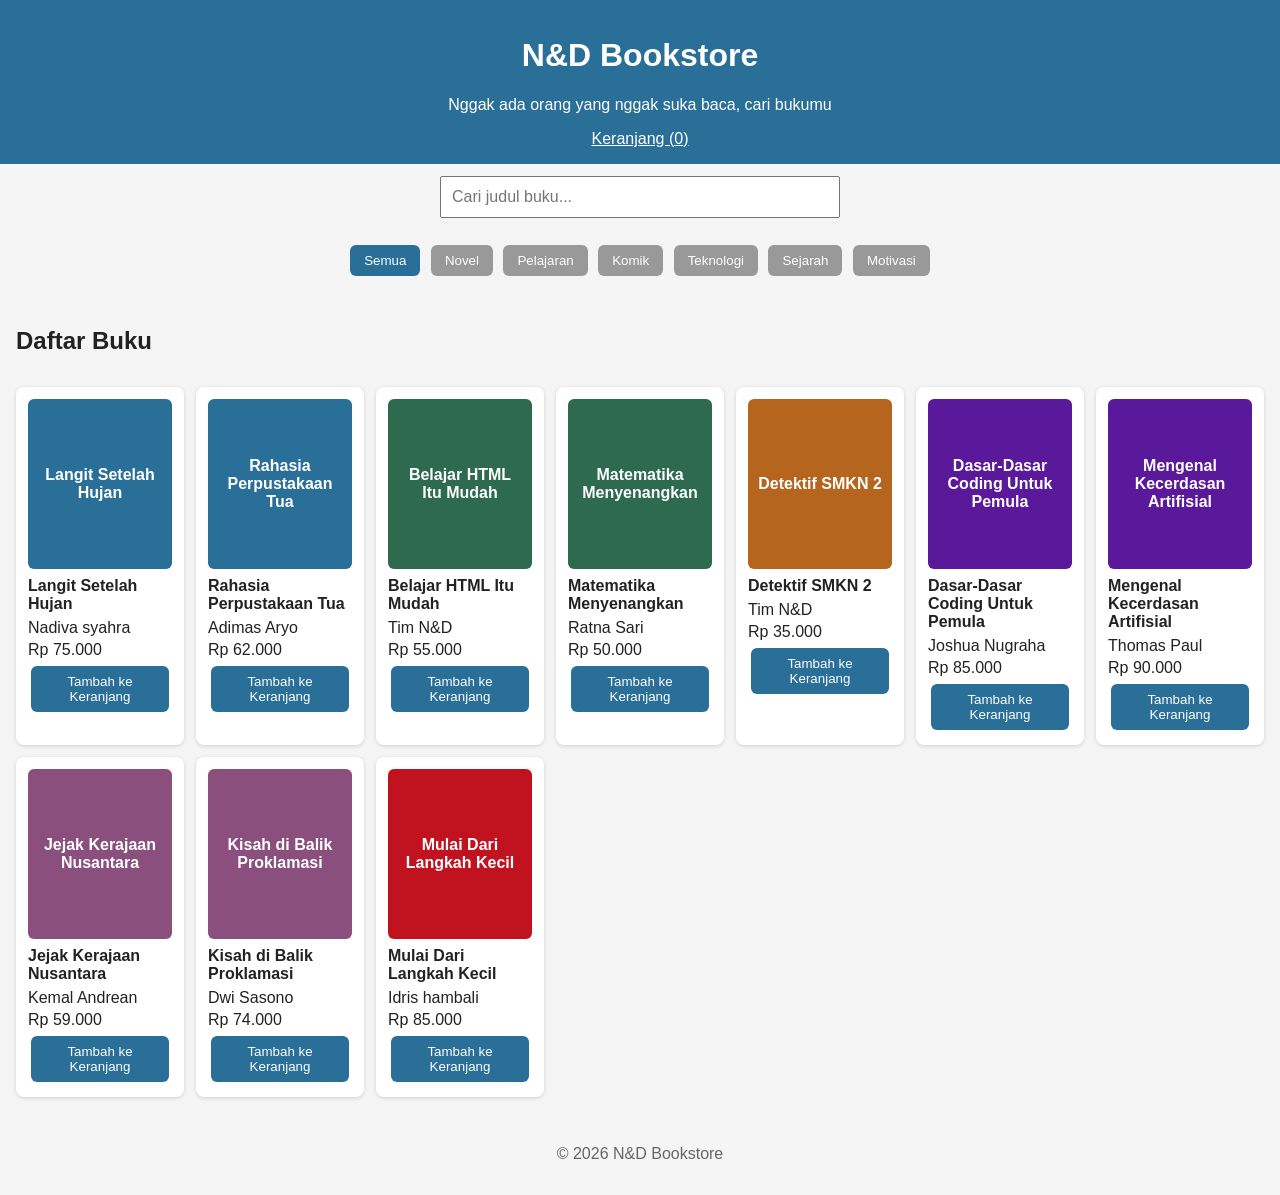
==== index.html @ a25746e1 "Enhance HTML structure with dynamic cart and search" ====
<!DOCTYPE html>
<html lang="id">
<head>
  <meta charset="UTF-8">
  <meta name="viewport" content="width=device-width, initial-scale=1.0">
  <title>N&amp;D Bookstore - Toko Buku Online</title>
  <link rel="stylesheet" href="css/style.css">
</head>
<body>

  <!-- BAGIAN ATAS -->
  <header>
    <h1>N&amp;D Bookstore</h1>
    <p>Nggak ada orang yang nggak suka baca, cari bukumu</p>
    <a href="keranjang.html">Keranjang (<span id="jumlah-keranjang">0</span>)</a>
  </header>

  <!-- KOLOM CARI -->
  <section>
    <input type="search" id="kolom-cari" placeholder="Cari judul buku...">
  </section>

  <!-- TOMBOL KATEGORI -->
  <nav>
  <button class="aktif" data-kategori="semua">Semua</button>
  <button data-kategori="novel">Novel</button>
  <button data-kategori="pelajaran">Pelajaran</button>
  <button data-kategori="komik">Komik</button>
  <button data-kategori="teknologi">Teknologi</button>
  <button data-kategori="sejarah">Sejarah</button>
  <button data-kategori="motivasi">Motivasi</button>
</nav>

  <!-- TEMPAT BUKU DIPAJANG -->
  <main>
    <h2>Daftar Buku</h2>

    <article data-kategori="novel">
      <h3>Langit Setelah Hujan</h3>
      <p>Nadiva syahra</p>
      <p>Rp 75.000</p>
      <button>Tambah ke Keranjang</button>
    </article>

    <article data-kategori="novel">
      <h3>Rahasia Perpustakaan Tua</h3>
      <p>Adimas Aryo</p>
      <p>Rp 62.000</p>
      <button>Tambah ke Keranjang</button>
    </article>

    <article data-kategori="pelajaran">
      <h3>Belajar HTML Itu Mudah</h3>
      <p>Tim N&amp;D</p>
      <p>Rp 55.000</p>
      <button>Tambah ke Keranjang</button>
    </article>

    <article data-kategori="pelajaran">
      <h3>Matematika Menyenangkan</h3>
      <p>Ratna Sari</p>
      <p>Rp 50.000</p>
      <button>Tambah ke Keranjang</button>
    </article>

    <article data-kategori="komik">
      <h3>Detektif SMKN 2</h3>
      <p>Tim N&amp;D</p>
      <p>Rp 35.000</p>
      <button>Tambah ke Keranjang</button>
    </article>

    <article data-kategori="teknologi">
      <h3>Dasar-Dasar Coding Untuk Pemula</h3>
      <p>Joshua Nugraha</p>
      <p>Rp 85.000</p>
      <button>Tambah ke Keranjang</button>
    </article>

    <article data-kategori="teknologi">
      <h3>Mengenal Kecerdasan Artifisial</h3>
      <p>Thomas Paul</p>
      <p>Rp 90.000</p>
      <button>Tambah ke Keranjang</button>
    </article>

    <article data-kategori="sejarah">
      <h3>Jejak Kerajaan Nusantara</h3>
      <p>Kemal Andrean</p>
      <p>Rp 59.000</p>
      <button>Tambah ke Keranjang</button>
    </article>

    <article data-kategori="sejarah">
      <h3>Kisah di Balik Proklamasi</h3>
      <p>Dwi Sasono</p>
      <p>Rp 74.000</p>
      <button>Tambah ke Keranjang</button>
    </article>

      <article data-kategori="motivasi">
      <h3>Mulai Dari Langkah Kecil</h3>
      <p>Idris hambali</p>
      <p>Rp 85.000</p>
      <button>Tambah ke Keranjang</button>
    </article>
  </main>
  <!-- BAGIAN BAWAH -->
  <footer>
    <p>&copy; 2026 N&amp;D Bookstore</p>
  </footer>
<script src= "js/app.js"></script>
</body>
</html>
---- css/style.css ----
body {
  font-family: Arial, sans-serif;
  margin: 0;
  background-color: #f5f5f5;
  color: #222;
}
header {
  background-color: #2a6f97;
  color: white;
  padding: 16px;
  text-align: center;
}
header a { color: white; }
section, nav {
  padding: 12px 16px;
  text-align: center;
}
input[type="search"] {
  width: 100%;
  max-width: 400px;
  padding: 10px;
  font-size: 16px;
  box-sizing: border-box;
}
button {
  padding: 8px 14px;
  margin: 3px;
  border: none;
  border-radius: 6px;
  background-color: #2a6f97;
  color: white;
  cursor: pointer;
}
nav button { background-color: #999; }
nav button.aktif { background-color: #2a6f97; }
main {
  padding: 16px;
  display: grid;
  grid-template-columns: repeat(auto-fill, minmax(150px, 1fr));
  gap: 12px;
}
main h2 { grid-column: 1 / -1; }
article {
  background-color: white;
  padding: 12px;
  border-radius: 8px;
  box-shadow: 0 1px 4px rgba(0, 0, 0, 0.15);
}
article h3 { margin: 0 0 6px; font-size: 16px; }
article p { margin: 4px 0; }
.sembunyi { display: none; }
main.halaman-keranjang { display: block; }

.sampul {
  height: 150px;
  display: flex;
  align-items: center;
  justify-content: center;
  padding: 10px;
  margin-bottom: 8px;
  border-radius: 6px;
  color: white;
  font-weight: bold;
  text-align: center;
}

footer {
  text-align: center;
  padding: 16px;
  color: #666;
}
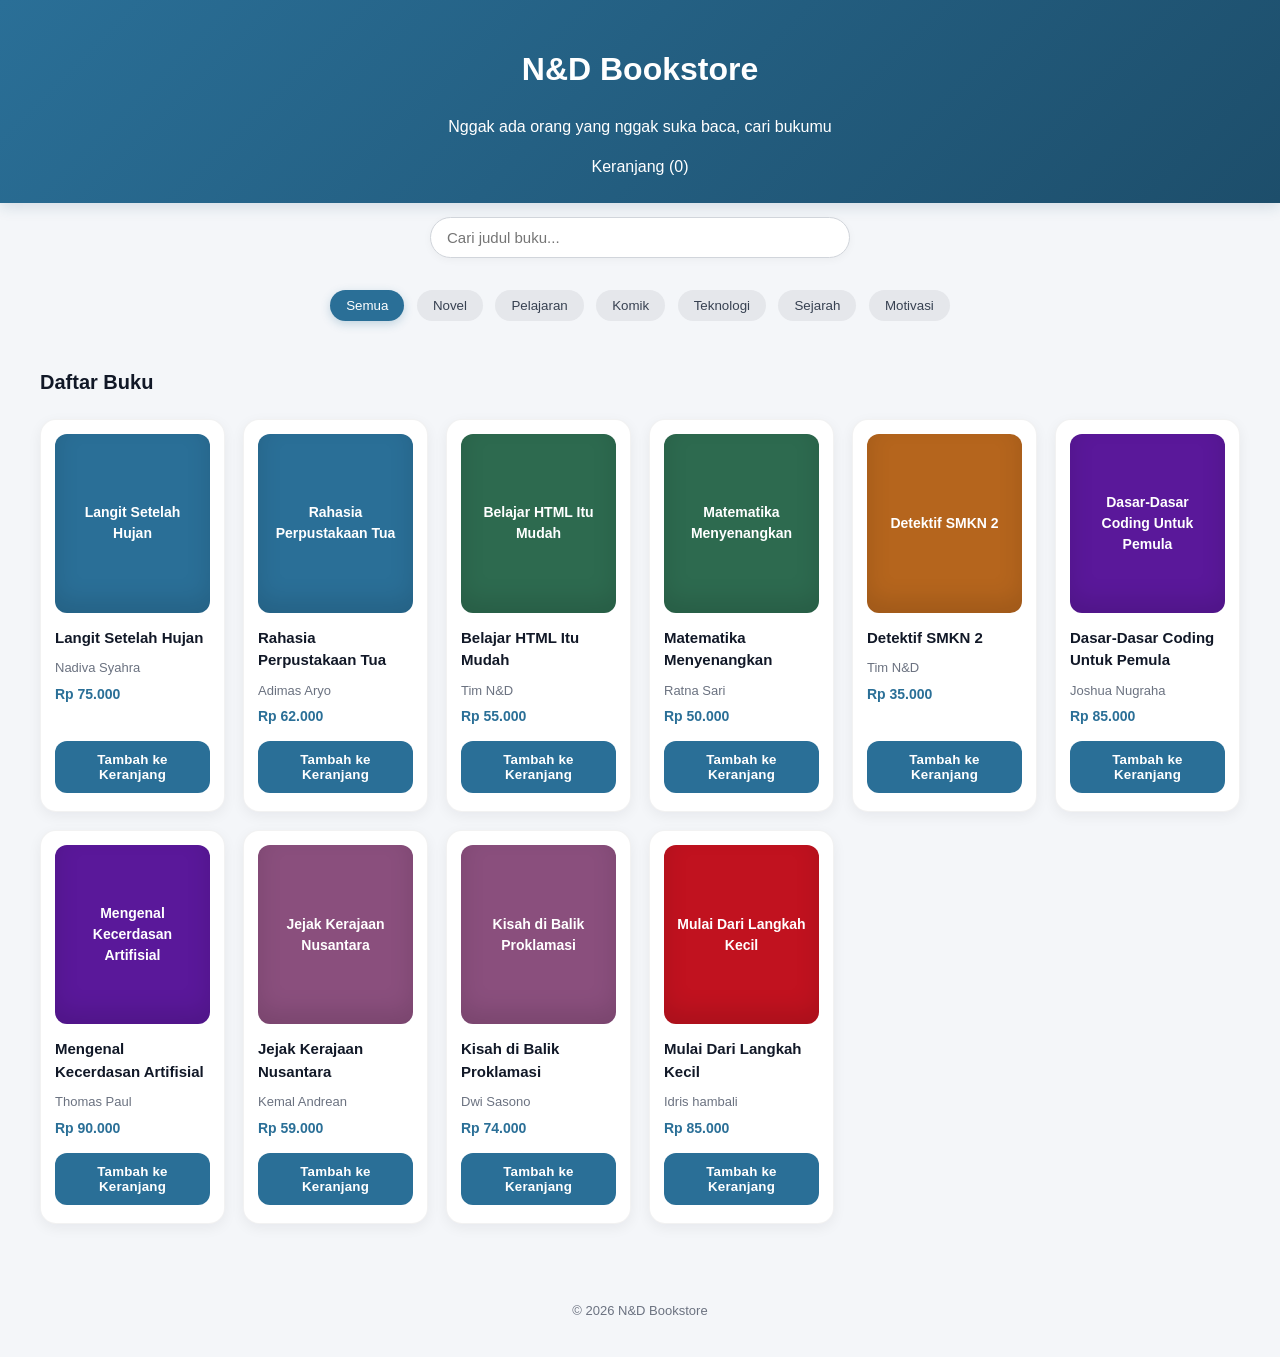
==== commit 0b298f15: "Update index.html" ====
--- a/index.html
+++ b/index.html
@@ -37,7 +37,7 @@
 
     <article data-kategori="novel">
       <h3>Langit Setelah Hujan</h3>
-      <p>Nadiva syahra</p>
+      <p>Nadiva Syahra</p>
       <p>Rp 75.000</p>
       <button>Tambah ke Keranjang</button>
     </article>
--- a/css/style.css
+++ b/css/style.css
@@ -1,71 +1,182 @@
 body {
-  font-family: Arial, sans-serif;
+  font-family: 'Segoe UI', Arial, sans-serif;
   margin: 0;
-  background-color: #f5f5f5;
-  color: #222;
+  background-color: #f4f6f9;
+  color: #1f2937;
+  line-height: 1.5;
 }
+
 header {
+  background: linear-gradient(135deg, #2a6f97, #1d4e6b);
+  color: white;
+  padding: 24px 16px;
+  text-align: center;
+  box-shadow: 0 4px 14px rgba(29, 78, 107, 0.15);
+}
+
+header a {
+  color: white;
+  text-decoration: none;
+}
+
+section, nav {
+  padding: 14px 16px;
+  text-align: center;
+}
+
+input[type="search"] {
+  width: 100%;
+  max-width: 420px;
+  padding: 11px 16px;
+  font-size: 15px;
+  border: 1px solid #d1d5db;
+  border-radius: 999px;
+  background-color: white;
+  color: #1f2937;
+  box-sizing: border-box;
+  box-shadow: 0 2px 8px rgba(0, 0, 0, 0.04);
+  outline: none;
+  transition: border-color 0.2s ease, box-shadow 0.2s ease;
+}
+
+input[type="search"]:focus {
+  border-color: #2a6f97;
+  box-shadow: 0 0 0 3px rgba(42, 111, 151, 0.15);
+}
+
+button {
+  padding: 8px 14px;
+  margin: 4px;
+  border: none;
+  border-radius: 10px;
   background-color: #2a6f97;
   color: white;
-  padding: 16px;
-  text-align: center;
+  font-weight: 500;
+  cursor: pointer;
+  transition: all 0.2s ease;
 }
-header a { color: white; }
-section, nav {
-  padding: 12px 16px;
-  text-align: center;
+
+nav button {
+  background-color: #e5e7eb;
+  color: #374151;
+  border-radius: 999px;
+  padding: 8px 16px;
 }
-input[type="search"] {
-  width: 100%;
-  max-width: 400px;
-  padding: 10px;
-  font-size: 16px;
-  box-sizing: border-box;
+
+nav button:hover {
+  background-color: #d1d5db;
 }
-button {
-  padding: 8px 14px;
-  margin: 3px;
-  border: none;
-  border-radius: 6px;
+
+nav button.aktif {
   background-color: #2a6f97;
   color: white;
-  cursor: pointer;
+  box-shadow: 0 3px 10px rgba(42, 111, 151, 0.25);
 }
-nav button { background-color: #999; }
-nav button.aktif { background-color: #2a6f97; }
+
 main {
-  padding: 16px;
+  padding: 20px;
+  max-width: 1200px;
+  margin: 0 auto;
   display: grid;
-  grid-template-columns: repeat(auto-fill, minmax(150px, 1fr));
-  gap: 12px;
+  grid-template-columns: repeat(auto-fill, minmax(175px, 1fr));
+  gap: 18px;
 }
-main h2 { grid-column: 1 / -1; }
+
+main h2 {
+  grid-column: 1 / -1;
+  margin: 8px 0 4px;
+  font-size: 20px;
+  font-weight: 700;
+  color: #111827;
+  text-align: left;
+}
+
 article {
   background-color: white;
-  padding: 12px;
-  border-radius: 8px;
-  box-shadow: 0 1px 4px rgba(0, 0, 0, 0.15);
+  padding: 14px;
+  border-radius: 16px;
+  border: 1px solid rgba(0, 0, 0, 0.05);
+  box-shadow: 0 4px 14px rgba(15, 23, 42, 0.06);
+  display: flex;
+  flex-direction: column;
+  transition: transform 0.22s ease, box-shadow 0.22s ease;
 }
-article h3 { margin: 0 0 6px; font-size: 16px; }
-article p { margin: 4px 0; }
-.sembunyi { display: none; }
-main.halaman-keranjang { display: block; }
+
+article:hover {
+  transform: translateY(-4px);
+  box-shadow: 0 10px 24px rgba(15, 23, 42, 0.1);
+}
+
+article h3 {
+  margin: 4px 0 6px;
+  font-size: 15px;
+  font-weight: 700;
+  color: #111827;
+}
+
+article p {
+  margin: 3px 0;
+  font-size: 13px;
+  color: #6b7280;
+}
+
+article button {
+  margin-top: auto;
+  padding: 11px 14px;
+  width: 100%;
+  margin-left: 0;
+  margin-right: 0;
+  box-sizing: border-box;
+  border-radius: 12px;
+  font-weight: 600;
+  letter-spacing: 0.2px;
+  transition: transform 0.2s ease, background-color 0.2s ease, box-shadow 0.2s ease;
+}
+
+article button:hover {
+  background-color: #1e5678;
+  transform: translateY(-2px);
+  box-shadow: 0 6px 14px rgba(42, 111, 151, 0.28);
+}
+
+article button:active {
+  transform: translateY(0);
+}
+
+article p:last-of-type {
+  margin-bottom: 14px;
+  font-size: 14px;
+  font-weight: 700;
+  color: #2a6f97;
+}
+
+.sembunyi {
+  display: none;
+}
+
+main.halaman-keranjang {
+  display: block;
+}
 
 .sampul {
-  height: 150px;
+  height: 155px;
   display: flex;
   align-items: center;
   justify-content: center;
-  padding: 10px;
-  margin-bottom: 8px;
-  border-radius: 6px;
+  padding: 12px;
+  margin-bottom: 10px;
+  border-radius: 12px;
   color: white;
-  font-weight: bold;
+  font-weight: 700;
+  font-size: 14px;
   text-align: center;
+  box-shadow: inset 0 -12px 24px rgba(0, 0, 0, 0.12);
 }
 
 footer {
   text-align: center;
-  padding: 16px;
-  color: #666;
+  padding: 24px 16px;
+  margin-top: 20px;
+  font-size: 13px;
+  color: #6b7280;
 }
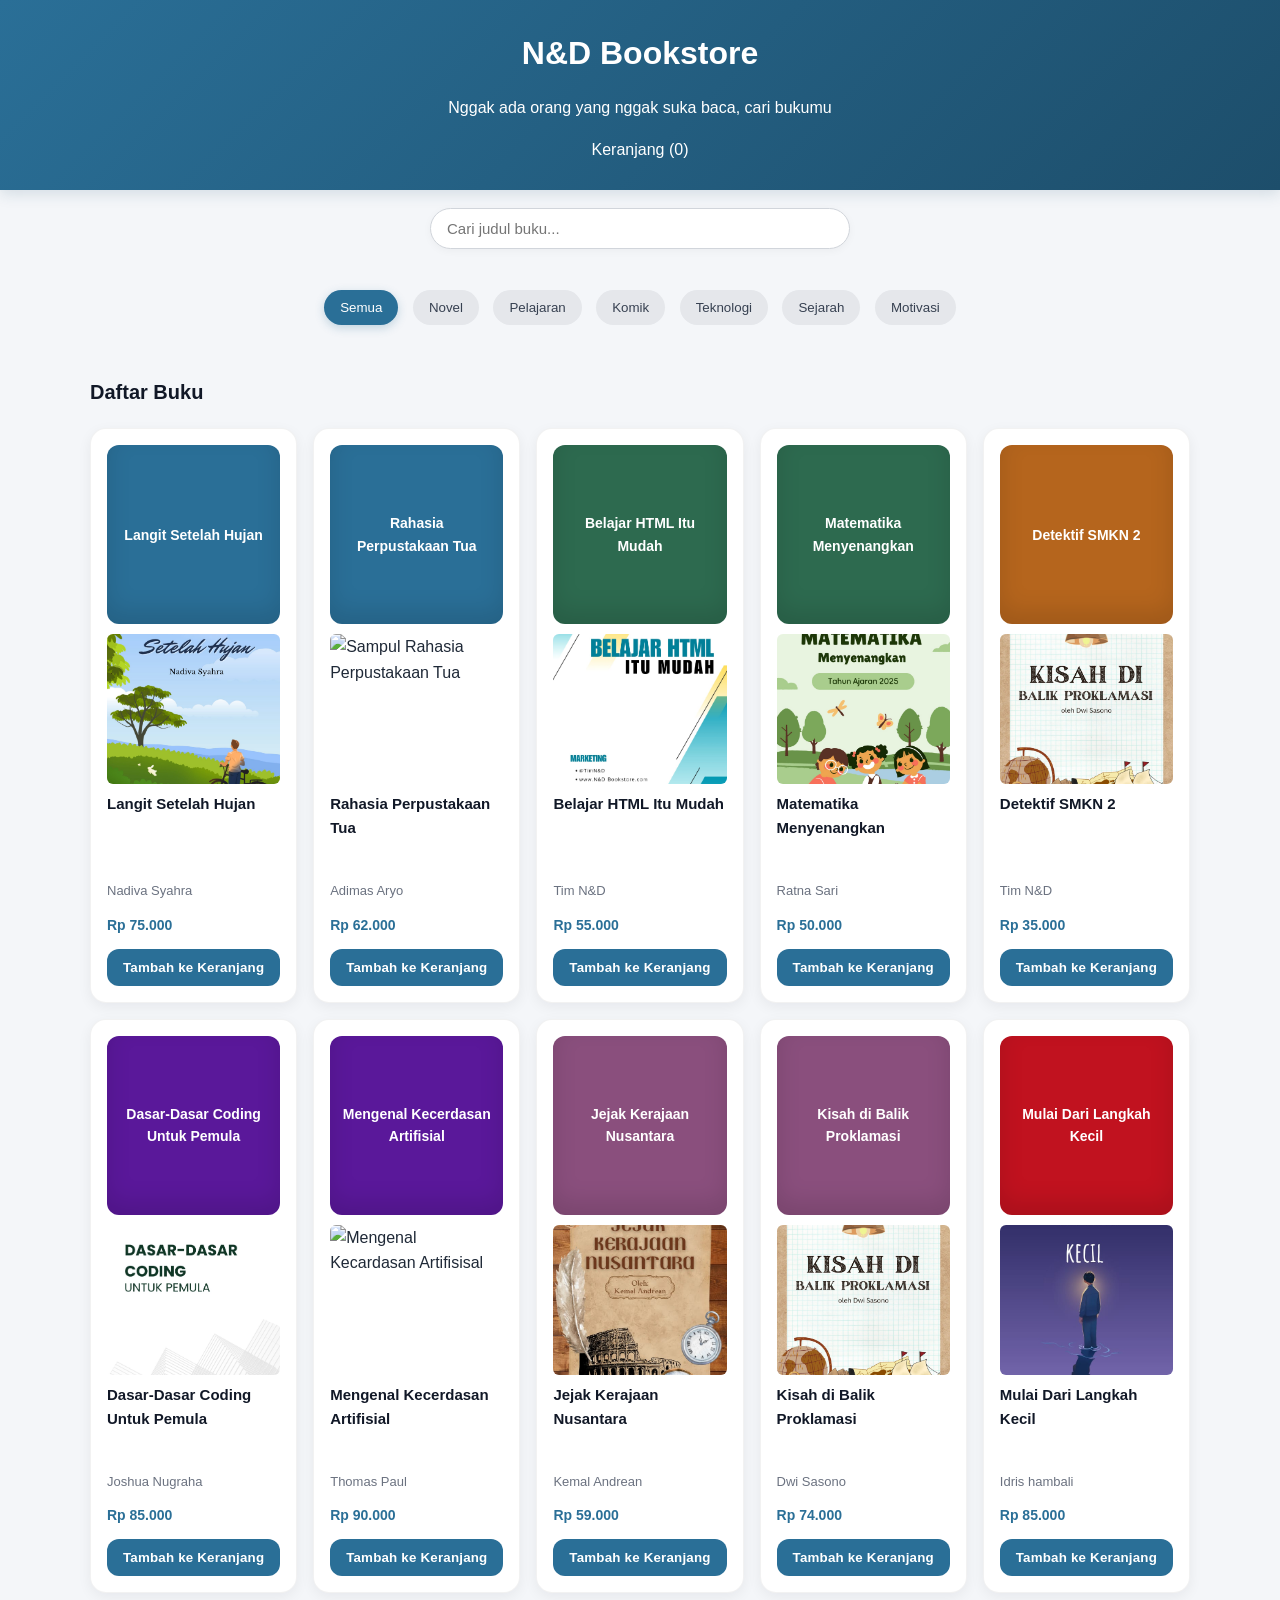
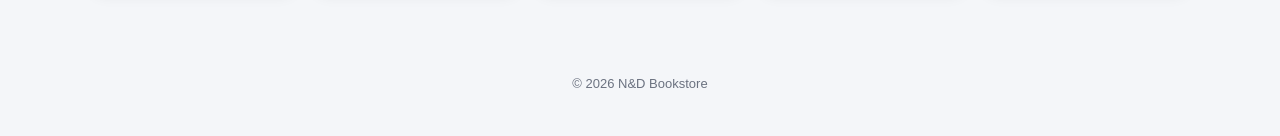
==== commit b1aa2bcf: "Update index.html" ====
--- a/index.html
+++ b/index.html
@@ -36,6 +36,7 @@
     <h2>Daftar Buku</h2>
 
     <article data-kategori="novel">
+      <img class="sampul-gambar" src="img/langit-setelah-hujan.png.jpeg" alt="Sampul Langit Setelah Hujan">
       <h3>Langit Setelah Hujan</h3>
       <p>Nadiva Syahra</p>
       <p>Rp 75.000</p>
@@ -43,6 +44,7 @@
     </article>
 
     <article data-kategori="novel">
+      <img class="sampul-gambar" src="img/perpustakaan-tua.png.jpeg" alt="Sampul Rahasia Perpustakaan Tua">
       <h3>Rahasia Perpustakaan Tua</h3>
       <p>Adimas Aryo</p>
       <p>Rp 62.000</p>
@@ -50,6 +52,7 @@
     </article>
 
     <article data-kategori="pelajaran">
+       <img class="sampul-gambar" src="img/belajar-html.png.jpeg" alt="Belajar HTML Itu Mudah">
       <h3>Belajar HTML Itu Mudah</h3>
       <p>Tim N&amp;D</p>
       <p>Rp 55.000</p>
@@ -57,6 +60,7 @@
     </article>
 
     <article data-kategori="pelajaran">
+      <img class="sampul-gambar" src="img/matematika.png.jpeg" alt="Sampul Matematika Menyenangkan">
       <h3>Matematika Menyenangkan</h3>
       <p>Ratna Sari</p>
       <p>Rp 50.000</p>
@@ -64,6 +68,7 @@
     </article>
 
     <article data-kategori="komik">
+       <img class="sampul-gambar" src="img/kisah-proklamasi.png.jpeg" alt="Detektif SMKN 2">
       <h3>Detektif SMKN 2</h3>
       <p>Tim N&amp;D</p>
       <p>Rp 35.000</p>
@@ -71,6 +76,7 @@
     </article>
 
     <article data-kategori="teknologi">
+       <img class="sampul-gambar" src="img/dasar-coding.png.jpeg" alt="Dasar-Dasar Coding Untuk Pemula">
       <h3>Dasar-Dasar Coding Untuk Pemula</h3>
       <p>Joshua Nugraha</p>
       <p>Rp 85.000</p>
@@ -78,6 +84,7 @@
     </article>
 
     <article data-kategori="teknologi">
+       <img class="sampul-gambar" src="img/kecerdasan artifisial.png.jpeg" alt="Mengenal Kecardasan Artifisisal">
       <h3>Mengenal Kecerdasan Artifisial</h3>
       <p>Thomas Paul</p>
       <p>Rp 90.000</p>
@@ -85,6 +92,7 @@
     </article>
 
     <article data-kategori="sejarah">
+       <img class="sampul-gambar" src="img/jejak-kerajaan.png.jpeg" alt="Jejak Kerajaan Nusantara">
       <h3>Jejak Kerajaan Nusantara</h3>
       <p>Kemal Andrean</p>
       <p>Rp 59.000</p>
@@ -92,6 +100,7 @@
     </article>
 
     <article data-kategori="sejarah">
+      <img class="sampul-gambar" src="img/kisah-proklamasi.png.jpeg" alt="Kisah di Balik Proklamasi">
       <h3>Kisah di Balik Proklamasi</h3>
       <p>Dwi Sasono</p>
       <p>Rp 74.000</p>
@@ -99,6 +108,7 @@
     </article>
 
       <article data-kategori="motivasi">
+      <img class="sampul-gambar" src="img/langkah-kecil.png.jpeg" alt="Sampul Mulai Dari Langkah Kecil">
       <h3>Mulai Dari Langkah Kecil</h3>
       <p>Idris hambali</p>
       <p>Rp 85.000</p>
--- a/css/style.css
+++ b/css/style.css
@@ -180,3 +180,52 @@
   font-size: 13px;
   color: #6b7280;
 }
+
+/* ===== Tampilan lebih lega ===== */
+body { line-height: 1.6; }
+header { padding: 28px 16px; }
+header h1 { margin: 0 0 8px; }
+section, nav { padding: 18px 16px; }
+nav button { margin: 5px; padding: 10px 16px; }
+main { max-width: 1100px; margin: 0 auto; padding: 20px 16px; gap: 16px; }
+article { padding: 16px; }
+article h3 { margin: 0 0 8px; }
+article p { margin: 6px 0; }
+article button { margin: 10px 0 0; width: 100%; }
+footer { padding: 28px 16px; }
+
+/* ===== Animasi ===== */
+#jumlah-keranjang { display: inline-block; }
+@keyframes pop {
+  0% { transform: scale(1); }
+  50% { transform: scale(1.3); }
+  100% { transform: scale(1); }
+}
+.pop { animation: pop 0.3s; }
+
+/* ===== Sampul dari gambar ===== */
+.sampul-gambar {
+  display: block;
+  width: 100%;
+  height: 150px;
+  object-fit: cover;
+  border-radius: 6px;
+  margin-bottom: 8px;
+}
+
+/* ===== Tombol sejajar di dasar kartu ===== */
+article {
+  display: flex;
+  flex-direction: column;
+}
+article p:last-of-type {
+  margin-bottom: 12px;
+}
+article button {
+  margin-top: auto;
+}
+
+/* ===== Judul sama tinggi, supaya penulis dan harga sejajar ===== */
+article h3 {
+  min-height: 5.0em;
+}
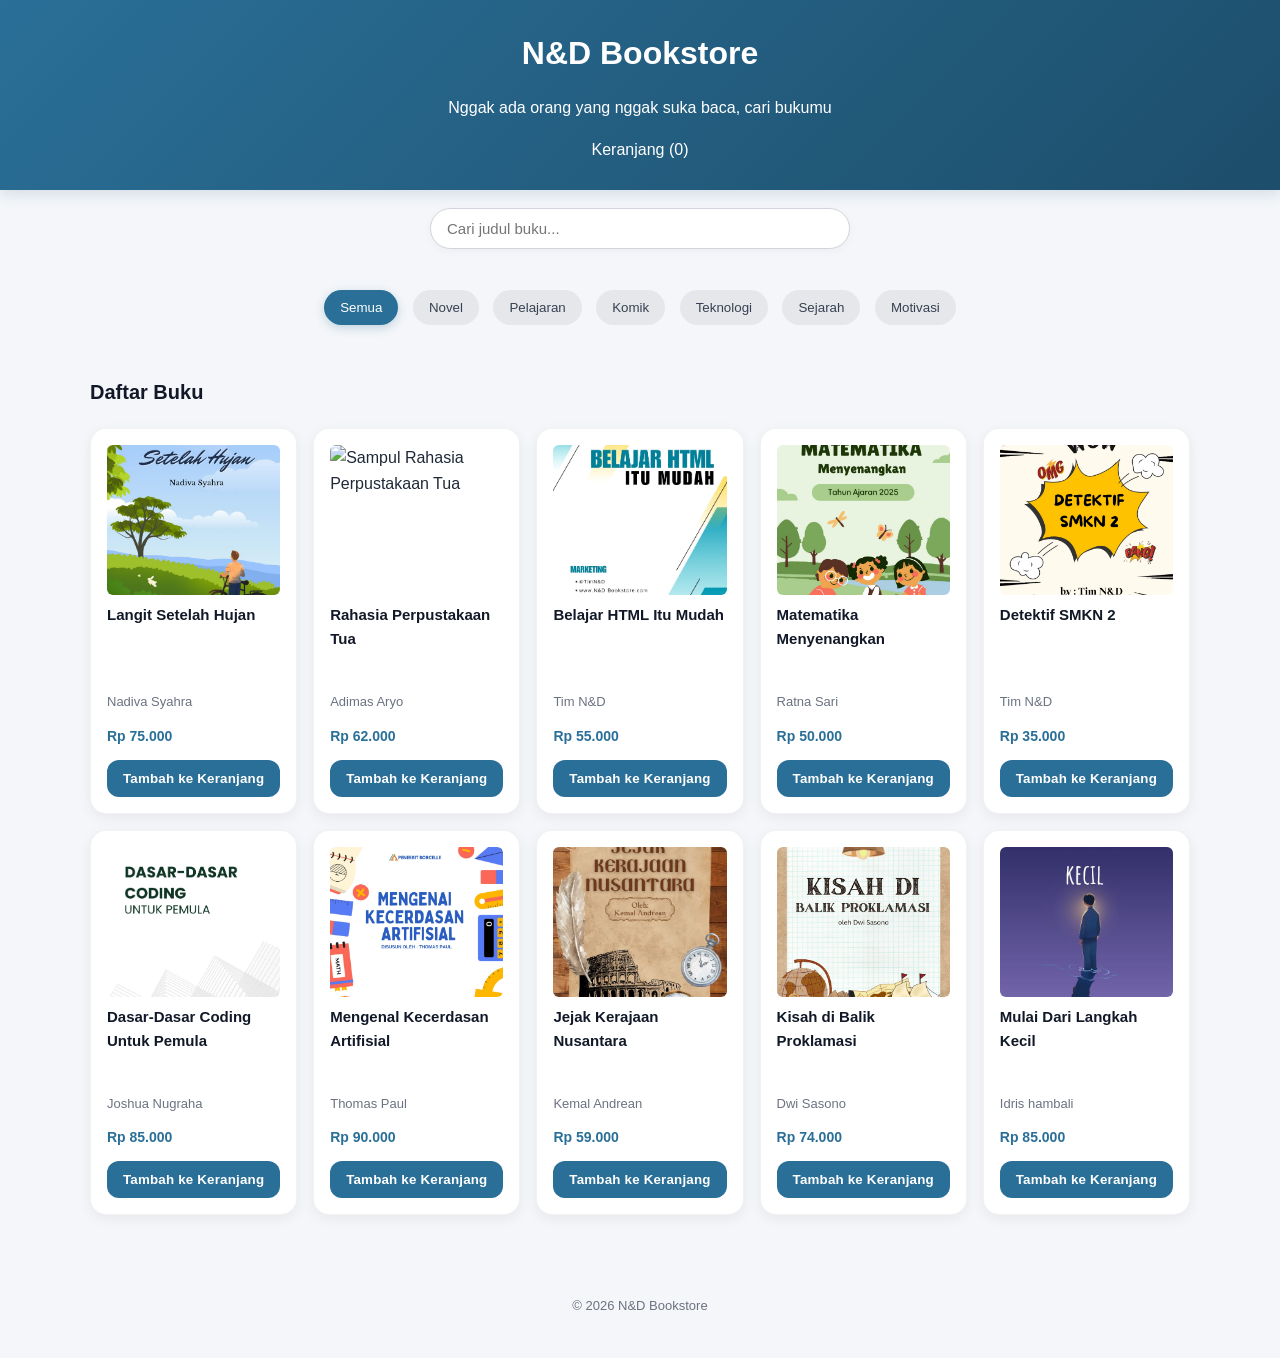
==== commit 5fc5b051: "Fix image source paths in index.html" ====
--- a/index.html
+++ b/index.html
@@ -68,7 +68,7 @@
     </article>
 
     <article data-kategori="komik">
-       <img class="sampul-gambar" src="img/kisah-proklamasi.png.jpeg" alt="Detektif SMKN 2">
+       <img class="sampul-gambar" src="img/detektif-smkn2.png.jpeg" alt="Detektif SMKN 2">
       <h3>Detektif SMKN 2</h3>
       <p>Tim N&amp;D</p>
       <p>Rp 35.000</p>
@@ -84,7 +84,7 @@
     </article>
 
     <article data-kategori="teknologi">
-       <img class="sampul-gambar" src="img/kecerdasan artifisial.png.jpeg" alt="Mengenal Kecardasan Artifisisal">
+       <img class="sampul-gambar" src="img/kecerdasan-artifisial.png.jpeg" alt="Mengenal Kecardasan Artifisial">
       <h3>Mengenal Kecerdasan Artifisial</h3>
       <p>Thomas Paul</p>
       <p>Rp 90.000</p>
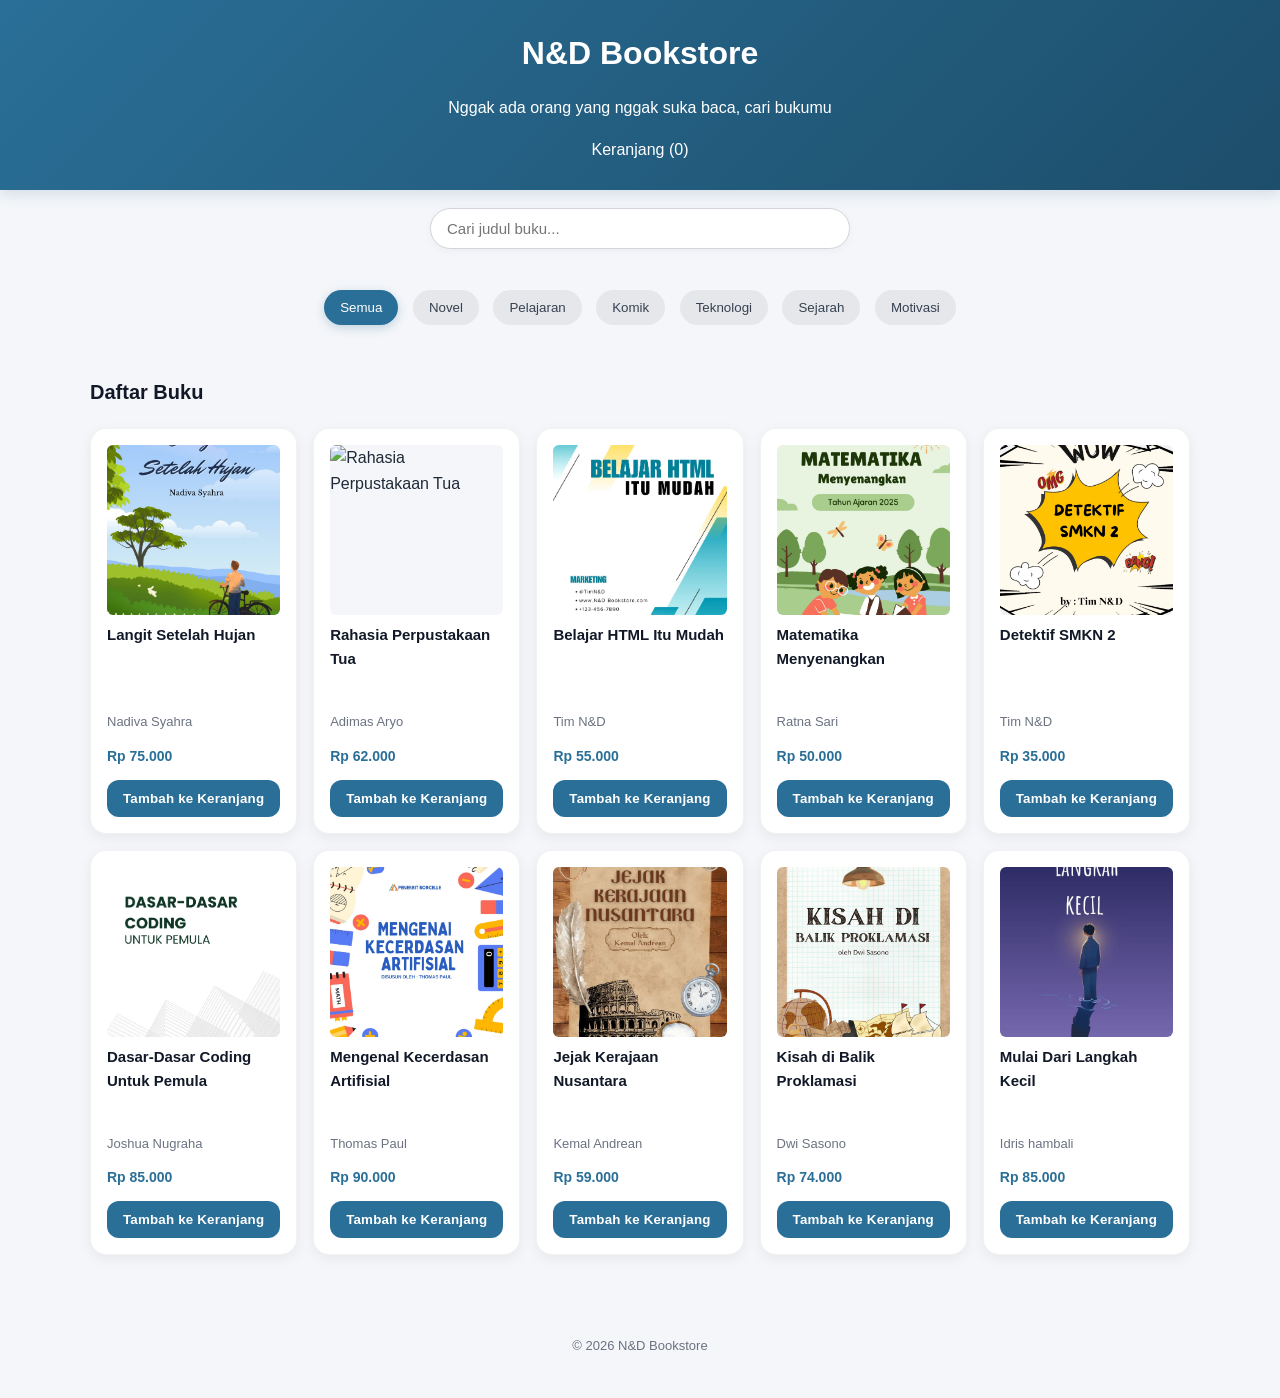
==== commit a0c4e926: "Update index.html" ====
--- a/index.html
+++ b/index.html
@@ -44,7 +44,7 @@
     </article>
 
     <article data-kategori="novel">
-      <img class="sampul-gambar" src="img/perpustakaan-tua.png.jpeg" alt="Sampul Rahasia Perpustakaan Tua">
+      <img class="sampul-gambar" src="img/perpustakaan-tua.png.jpeg" alt="Rahasia Perpustakaan Tua">
       <h3>Rahasia Perpustakaan Tua</h3>
       <p>Adimas Aryo</p>
       <p>Rp 62.000</p>
--- a/css/style.css
+++ b/css/style.css
@@ -158,21 +158,6 @@
   display: block;
 }
 
-.sampul {
-  height: 155px;
-  display: flex;
-  align-items: center;
-  justify-content: center;
-  padding: 12px;
-  margin-bottom: 10px;
-  border-radius: 12px;
-  color: white;
-  font-weight: 700;
-  font-size: 14px;
-  text-align: center;
-  box-shadow: inset 0 -12px 24px rgba(0, 0, 0, 0.12);
-}
-
 footer {
   text-align: center;
   padding: 24px 16px;
@@ -207,10 +192,11 @@
 .sampul-gambar {
   display: block;
   width: 100%;
-  height: 150px;
+  height: 170px;
   object-fit: cover;
   border-radius: 6px;
   margin-bottom: 8px;
+  background-color: #f4f6f9;
 }
 
 /* ===== Tombol sejajar di dasar kartu ===== */
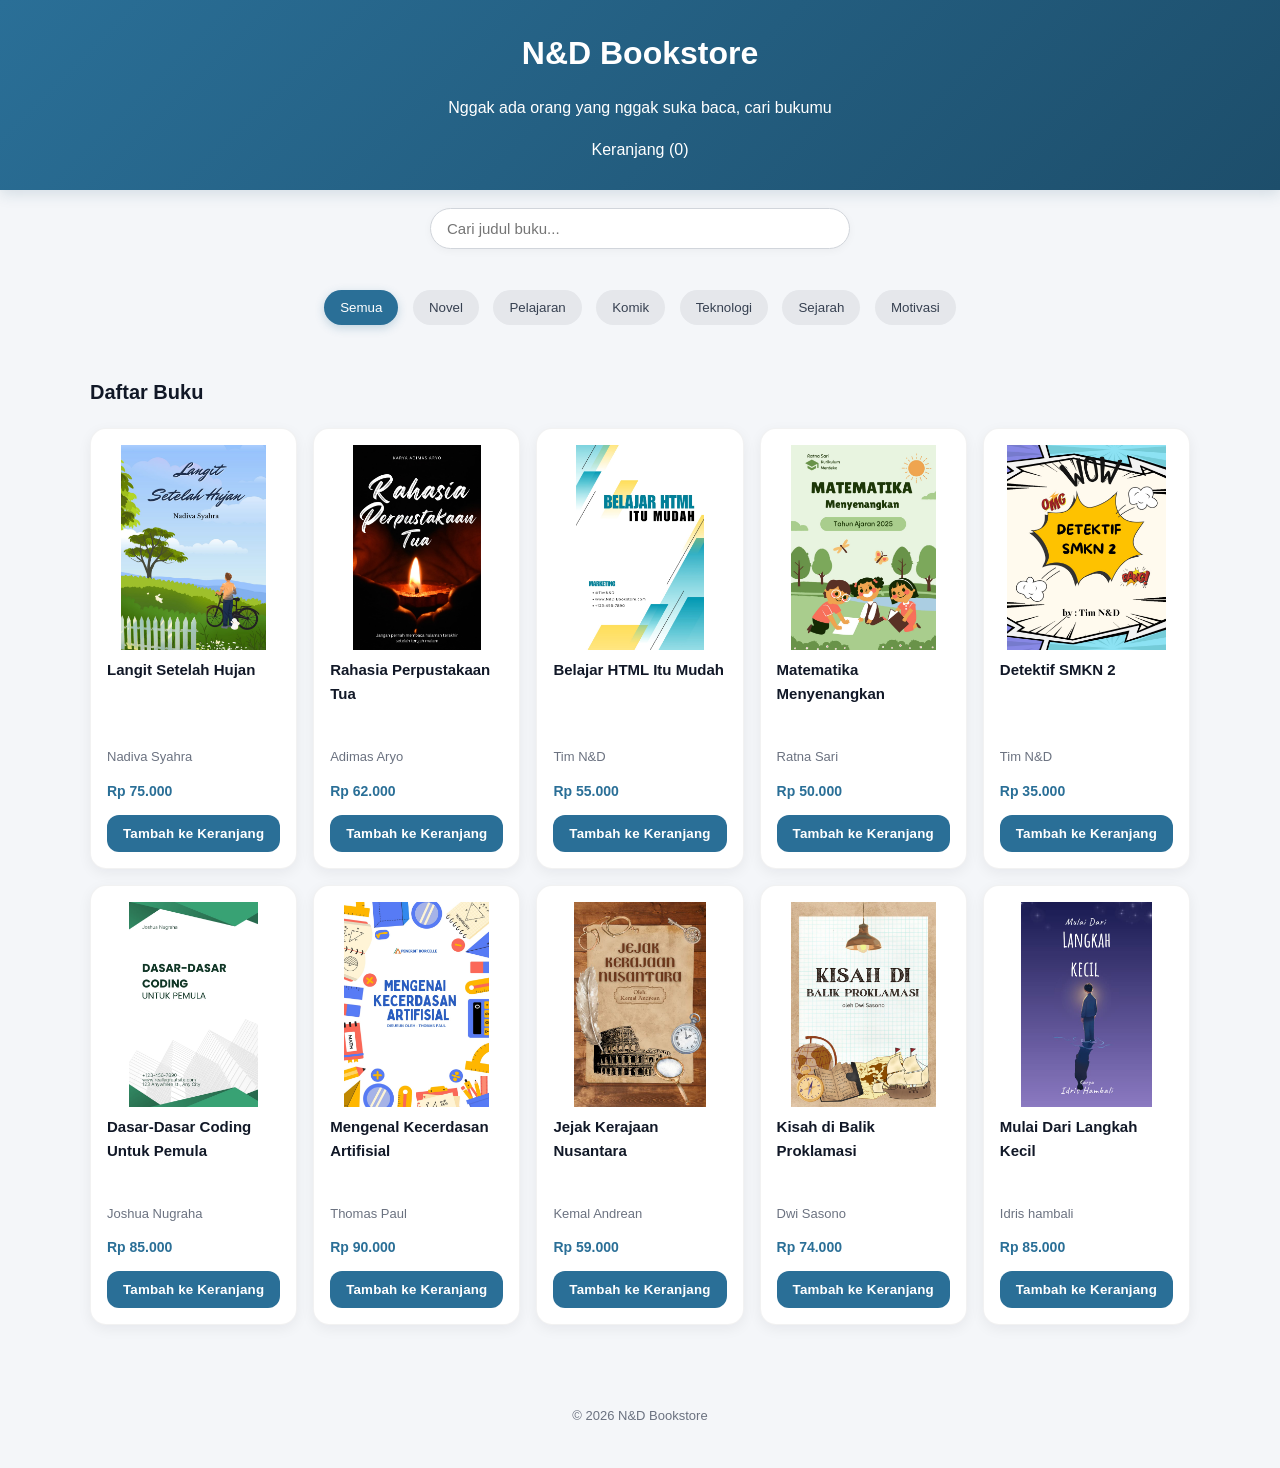
==== commit 7580647c: "Update index.html" ====
--- a/index.html
+++ b/index.html
@@ -1,4 +1,4 @@
-  <!DOCTYPE html>
+<!DOCTYPE html>
 <html lang="id">
 <head>
   <meta charset="UTF-8">
@@ -34,7 +34,7 @@
   <!-- TEMPAT BUKU DIPAJANG -->
   <main>
     <h2>Daftar Buku</h2>
-
+    <p id="pesan-kosong" class="sembunyi">Buku yang kamu cari tidak di temukan. Coba kata kunci atau kategori lain ya!</p> 
     <article data-kategori="novel">
       <img class="sampul-gambar" src="img/langit-setelah-hujan.png.jpeg" alt="Sampul Langit Setelah Hujan">
       <h3>Langit Setelah Hujan</h3>
--- a/css/style.css
+++ b/css/style.css
@@ -192,11 +192,11 @@
 .sampul-gambar {
   display: block;
   width: 100%;
-  height: 170px;
-  object-fit: cover;
+  height: 205px;
+  object-fit: contain;
   border-radius: 6px;
   margin-bottom: 8px;
-  background-color: #f4f6f9;
+  background-color: white;
 }
 
 /* ===== Tombol sejajar di dasar kartu ===== */
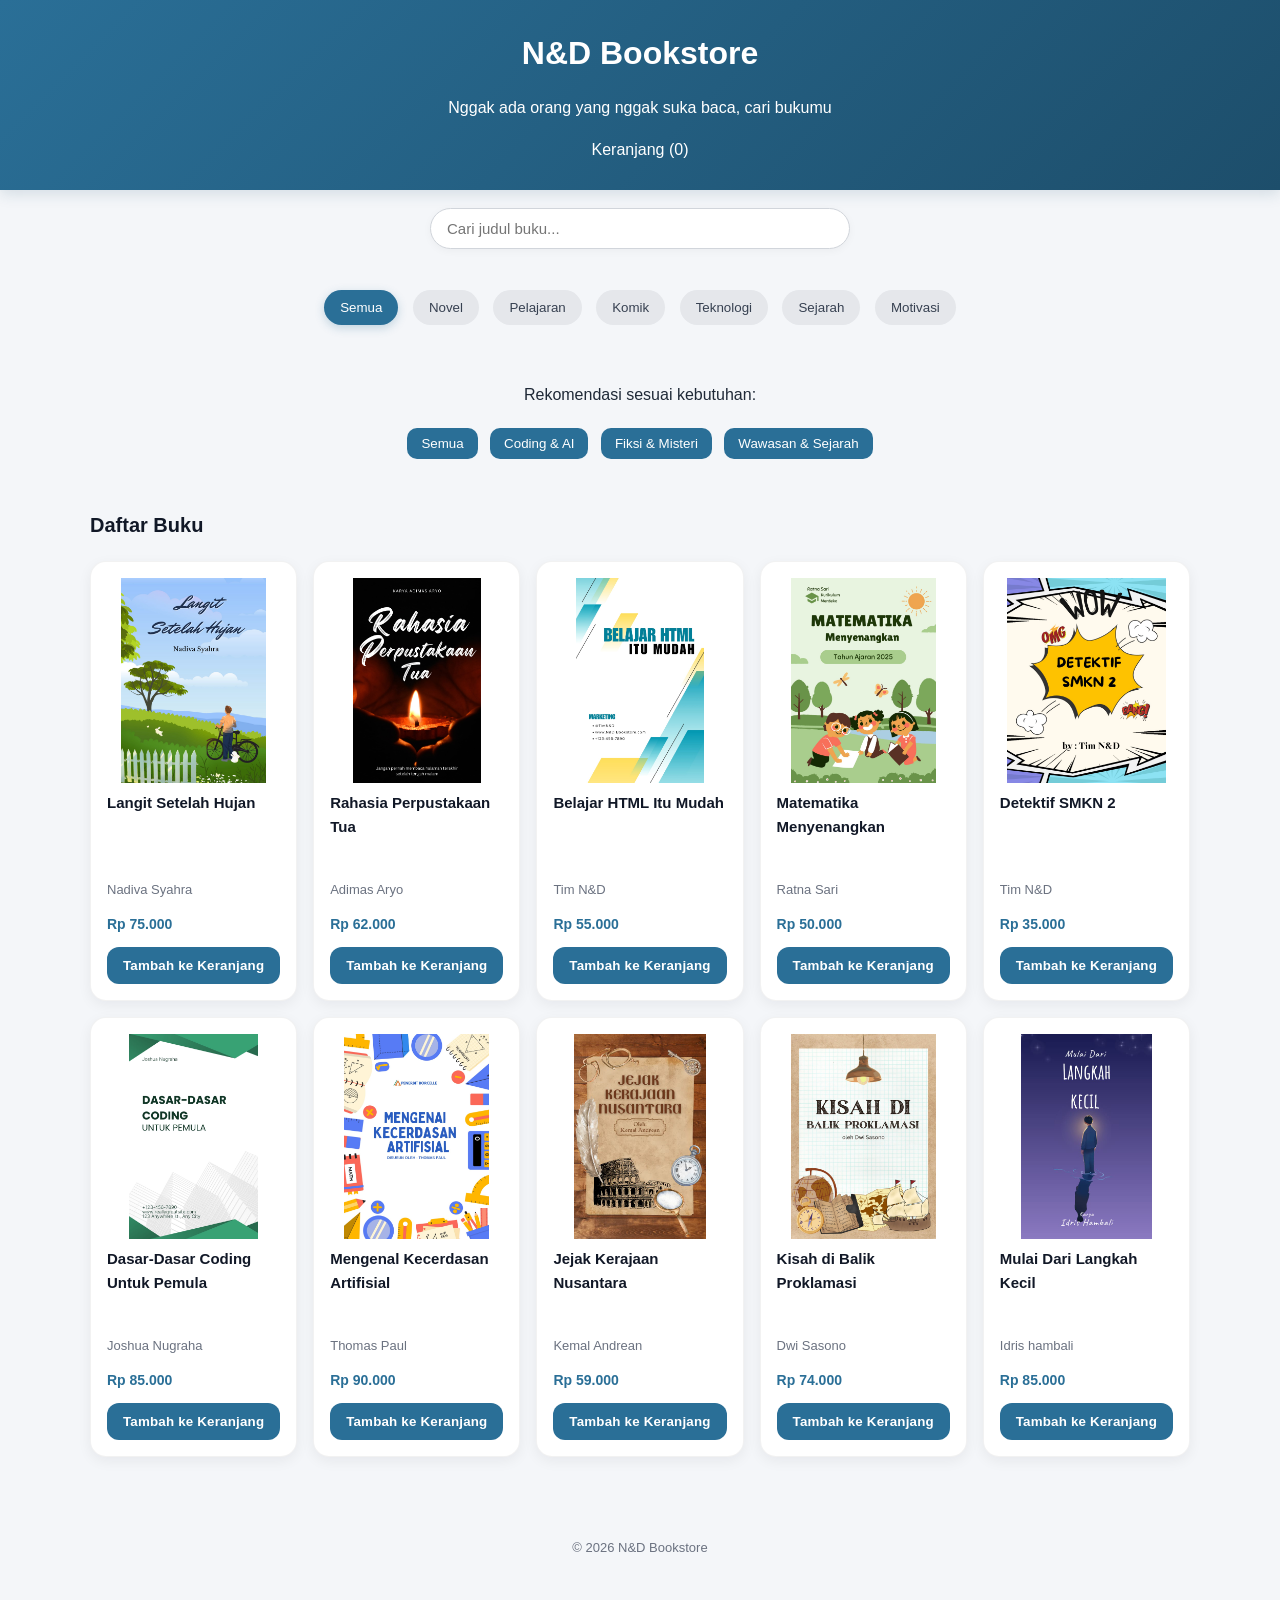
==== commit d45c83b4: "Update index.html" ====
--- a/index.html
+++ b/index.html
@@ -30,6 +30,18 @@
   <button data-kategori="sejarah">Sejarah</button>
   <button data-kategori="motivasi">Motivasi</button>
 </nav>
+
+  <!-- REKOMENDASI BUKU -->
+  <section id="area-rekomendasi" aria-label="Rekomendasi Buku">
+    <p class="label-rekomendasi">Rekomendasi sesuai kebutuhan:</p>
+    <div class="tombol-rekomendasi">
+      <button type="button" class="btn-rek aktif" data-rek="semua">Semua</button>
+      <button type="button" class="btn-rek" data-rek="coding">Coding &amp; AI</button>
+      <button type="button" class="btn-rek" data-rek="fiksi">Fiksi &amp; Misteri</button>
+      <button type="button" class="btn-rek" data-rek="wawasan">Wawasan &amp; Sejarah</button>
+    </div>
+    <p id="teks-rekomendasi" class="sembunyi"></p>
+  </section>
 
   <!-- TEMPAT BUKU DIPAJANG -->
   <main>
--- a/css/style.css
+++ b/css/style.css
@@ -215,3 +215,11 @@
 article h3 {
   min-height: 5.0em;
 }
+
+#pesan-kosong {
+  grid-column: 1 / -1;
+  text-align: center;
+  padding: 24px 16px;
+  font-size: 15px;
+  color: #6b7280;
+}
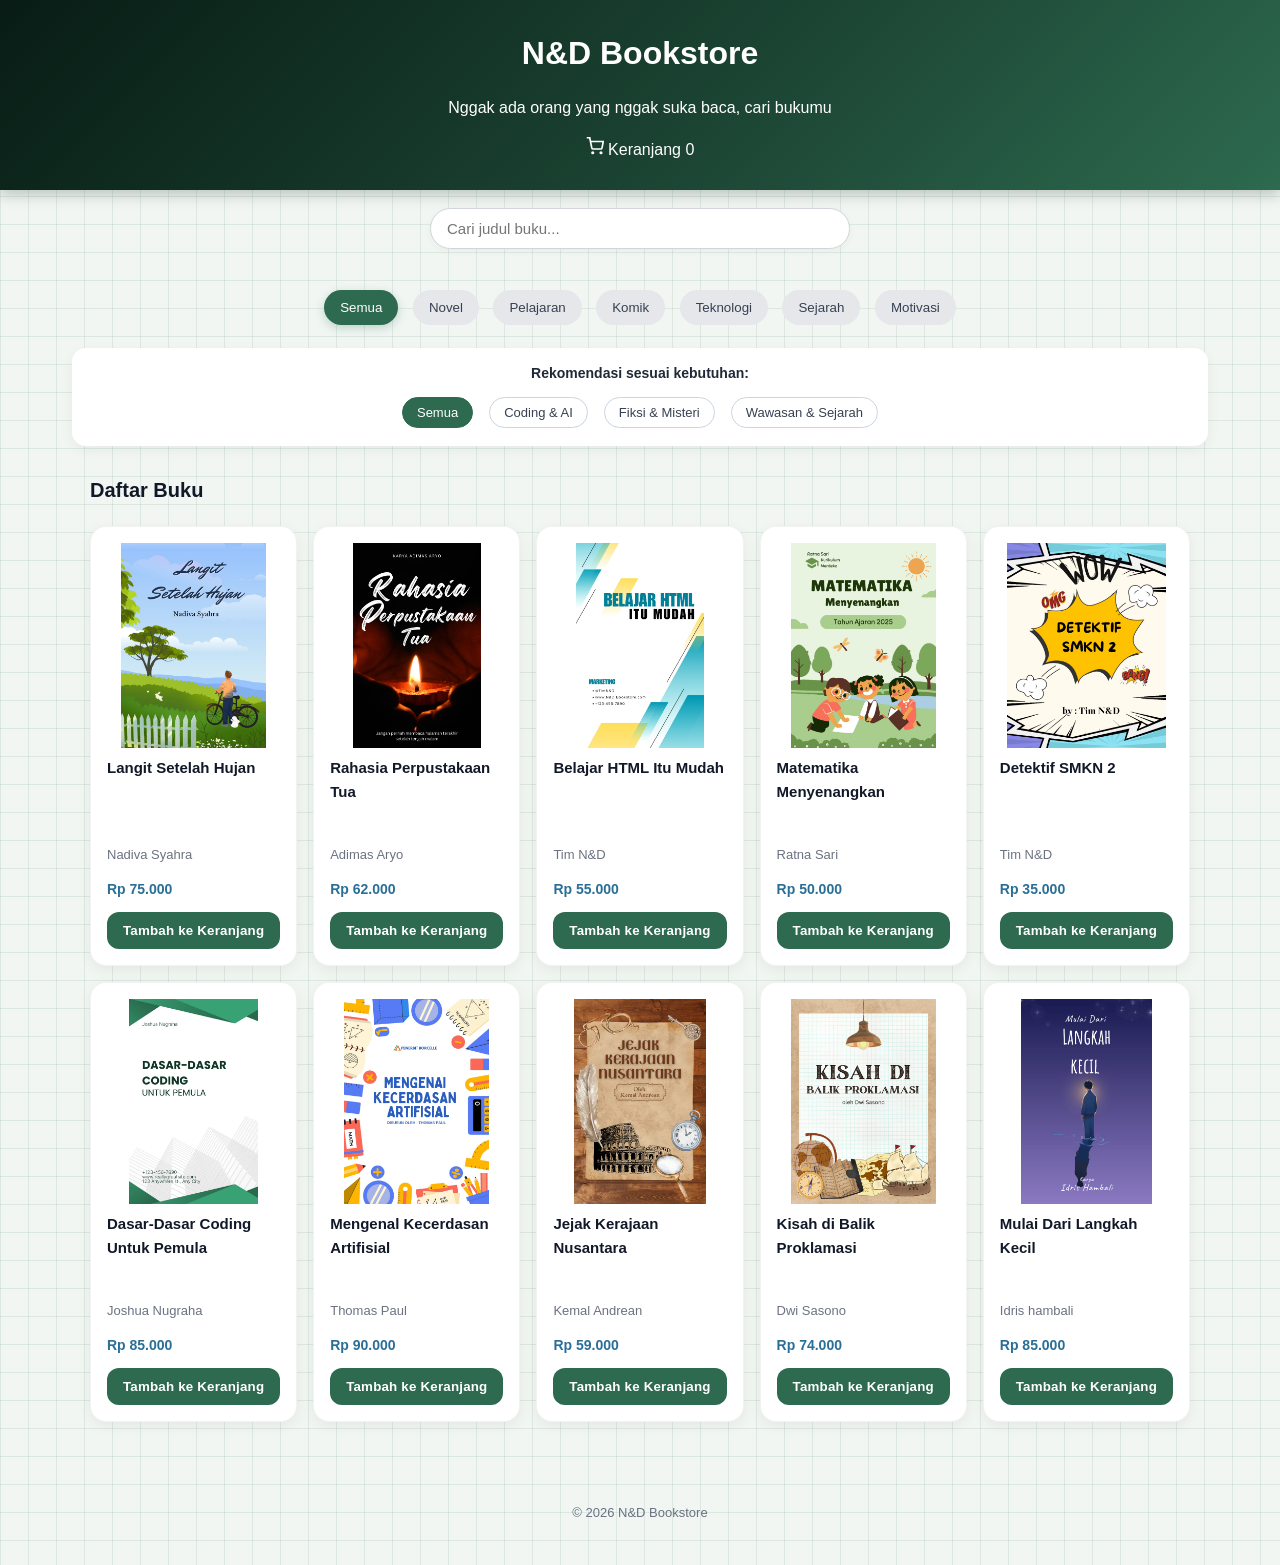
==== commit c633a6ca: "Enhance header with cart icon and styling" ====
--- a/index.html
+++ b/index.html
@@ -9,10 +9,18 @@
 <body>
 
   <!-- BAGIAN ATAS -->
-  <header>
+ <header>
     <h1>N&amp;D Bookstore</h1>
     <p>Nggak ada orang yang nggak suka baca, cari bukumu</p>
-    <a href="keranjang.html">Keranjang (<span id="jumlah-keranjang">0</span>)</a>
+    <a href="keranjang.html" class="tombol-keranjang-khas">
+      <svg class="ikon-keranjang" viewBox="0 0 24 24" width="18" height="18" fill="none" stroke="currentColor" stroke-width="2.2" aria-hidden="true">
+        <circle cx="9" cy="21" r="1"></circle>
+        <circle cx="20" cy="21" r="1"></circle>
+        <path d="M1 1h4l2.68 13.39a2 2 0 0 0 2 1.61h9.72a2 2 0 0 0 2-1.61L23 6H6"></path>
+      </svg>
+      <span>Keranjang</span>
+      <span id="jumlah-keranjang" class="badge-keranjang">0</span>
+    </a>
   </header>
 
   <!-- KOLOM CARI -->
--- a/css/style.css
+++ b/css/style.css
@@ -1,17 +1,21 @@
 body {
   font-family: 'Segoe UI', Arial, sans-serif;
   margin: 0;
-  background-color: #f4f6f9;
+  background-color: #f1f6f3;
+  background-image:
+    linear-gradient(to right, rgba(45, 106, 79, 0.10) 1px, transparent 1px),
+    linear-gradient(to bottom, rgba(45, 106, 79, 0.10) 1px, transparent 1px);
+  background-size: 28px 28px;
   color: #1f2937;
-  line-height: 1.5;
+  line-height: 1.6;
 }
 
 header {
-  background: linear-gradient(135deg, #2a6f97, #1d4e6b);
-  color: white;
-  padding: 24px 16px;
+  background: linear-gradient(135deg, #081c15 0%, #1b4332 55%, #2d6a4f 100%);
+  color: white;
+  padding: 28px 16px;
   text-align: center;
-  box-shadow: 0 4px 14px rgba(29, 78, 107, 0.15);
+  box-shadow: 0 4px 14px rgba(8, 28, 21, 0.25);
 }
 
 header a {
@@ -223,3 +227,144 @@
   font-size: 15px;
   color: #6b7280;
 }
+
+#area-rekomendasi {
+  max-width: 1100px;
+  margin: 0 auto;
+  padding: 14px 18px;
+  background-color: white;
+  border-radius: 14px;
+  box-shadow: 0 4px 14px rgba(15, 23, 42, 0.05);
+}
+
+.label-rekomendasi {
+  margin: 0 0 8px;
+  font-size: 14px;
+  font-weight: 600;
+  color: #1f2937;
+}
+
+.tombol-rekomendasi {
+  display: flex;
+  flex-wrap: wrap;
+  justify-content: center;
+  gap: 8px;
+}
+
+.btn-rek {
+  padding: 7px 14px;
+  border: 1px solid #cbd5e1;
+  border-radius: 999px;
+  background-color: white;
+  color: #374151;
+  cursor: pointer;
+  font-size: 13px;
+}
+
+.btn-rek.aktif {
+  background-color: #2a6f97;
+  color: white;
+  border-color: #2a6f97;
+}
+
+#teks-rekomendasi {
+  margin: 10px 0 0;
+  font-size: 13px;
+  color: #4b5563;
+}
+
+/* ===== Warna tombol hijau ===== */
+button {
+  background-color: #2d6a4f;
+  color: white;
+}
+
+article button:hover {
+  background-color: #1b4332;
+  box-shadow: 0 6px 14px rgba(27, 67, 50, 0.28);
+}
+
+nav button.aktif {
+  background-color: #2d6a4f;
+  color: white;
+  box-shadow: 0 3px 10px rgba(45, 106, 79, 0.25);
+}
+
+.btn-rek.aktif {
+  background-color: #2d6a4f;
+  color: white;
+  border-color: #2d6a4f;
+}
+
+/* ===== Halaman Keranjang ===== */
+#daftar-keranjang {
+  list-style: none;
+  padding: 0;
+  margin: 16px 0;
+}
+
+.item-keranjang {
+  display: flex;
+  justify-content: space-between;
+  align-items: center;
+  gap: 12px;
+  background-color: white;
+  padding: 12px 16px;
+  margin-bottom: 10px;
+  border-radius: 12px;
+  box-shadow: 0 4px 12px rgba(15, 23, 42, 0.05);
+}
+
+#ringkasan-keranjang {
+  margin-top: 16px;
+  padding: 16px;
+  background-color: white;
+  border-radius: 12px;
+  box-shadow: 0 4px 12px rgba(15, 23, 42, 0.05);
+}
+
+#total-harga {
+  font-size: 16px;
+  font-weight: 700;
+  color: #1f2937;
+  margin: 0 0 10px;
+}
+
+#btn-wa {
+  display: inline-flex;
+  align-items: center;
+  gap: 8px;
+  background-color: #25D366;
+  color: #052e16;
+  font-weight: 700;
+  padding: 10px 16px;
+  border-radius: 10px;
+}
+
+#btn-wa:hover {
+  background-color: #128C7E;
+  color: white;
+}
+
+/* ===== Tombol Navigasi di Header ===== */
+.nav-header-btn {
+  display: inline-flex;
+  align-items: center;
+  gap: 8px;
+  margin-top: 10px;
+  padding: 8px 16px;
+  background-color: rgba(255, 255, 255, 0.14);
+  color: #ffffff;
+  text-decoration: none;
+  font-weight: 600;
+  border: 1px solid rgba(255, 255, 255, 0.35);
+  border-radius: 999px;
+  transition: background-color 0.2s ease, transform 0.2s ease;
+}
+
+.nav-header-btn:hover {
+  background-color: #25D366;
+  border-color: #25D366;
+  color: #052e16;
+  transform: translateY(-1px);
+}
